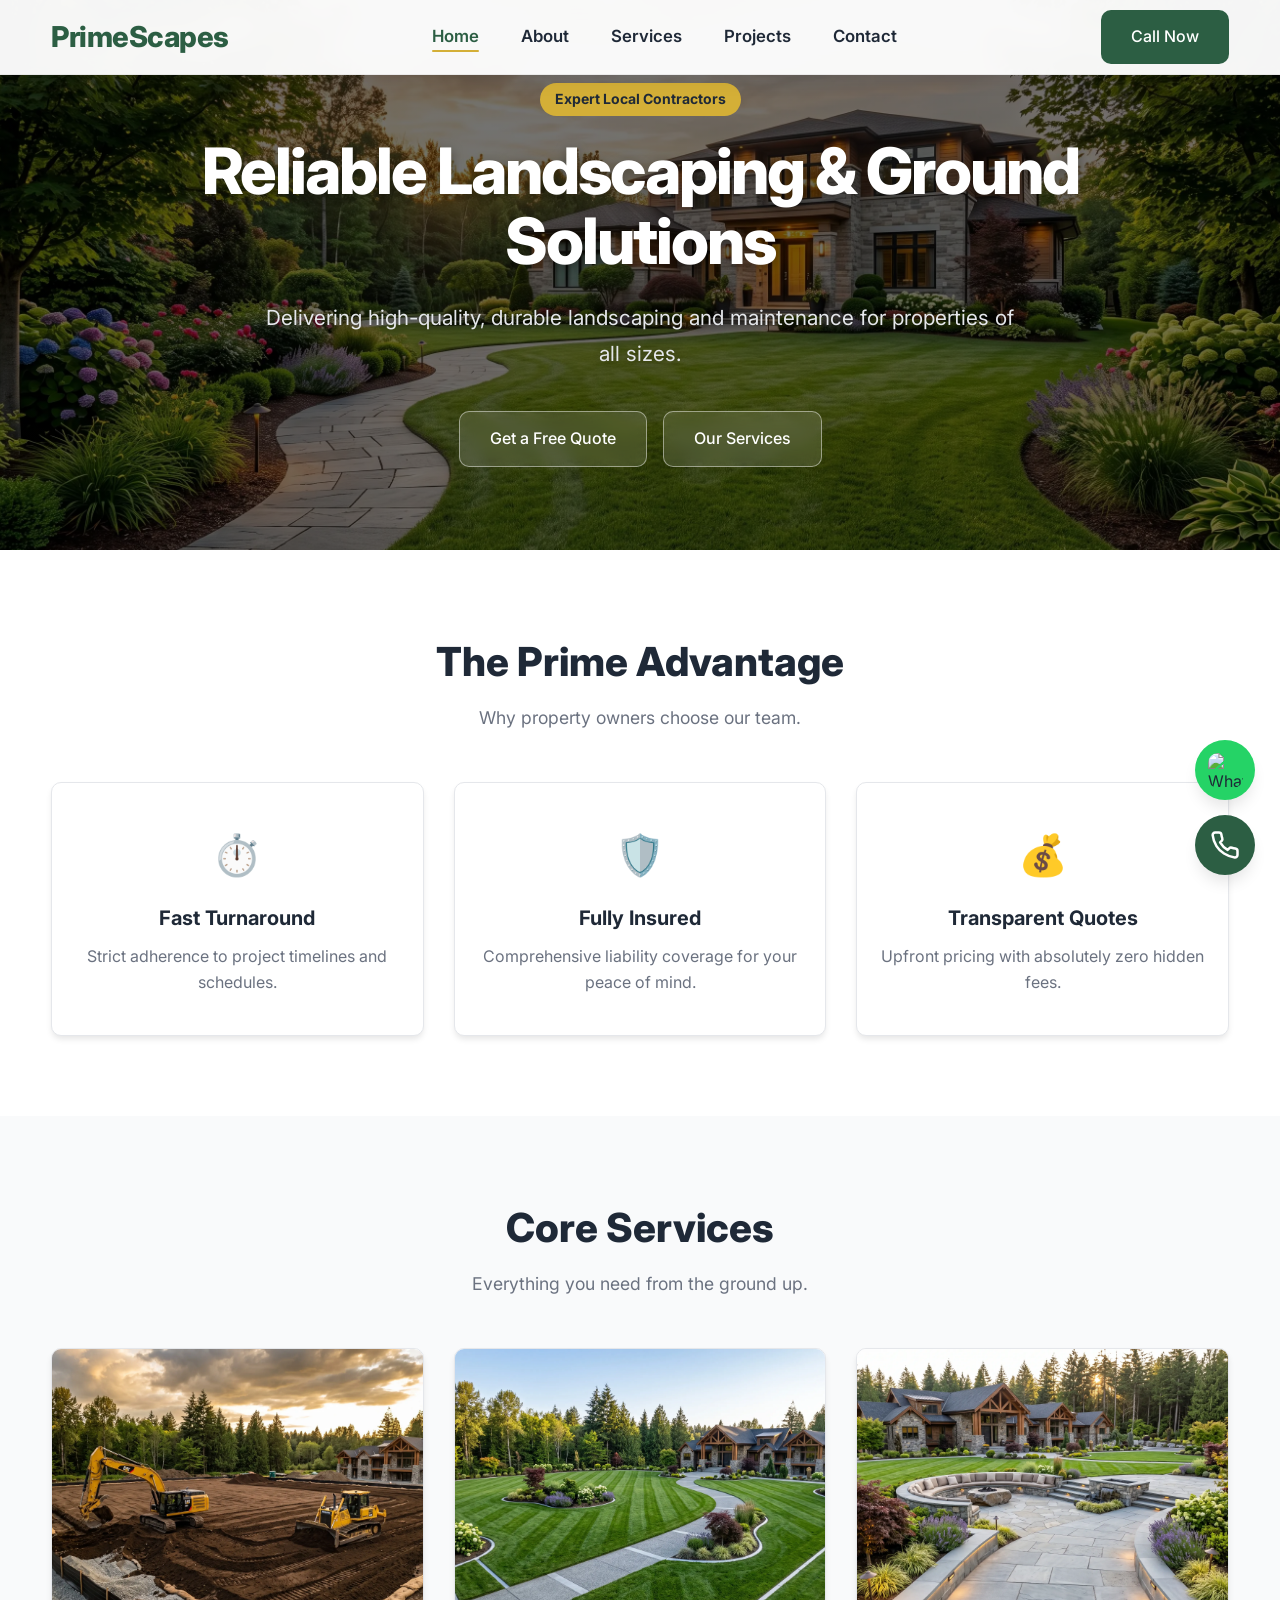
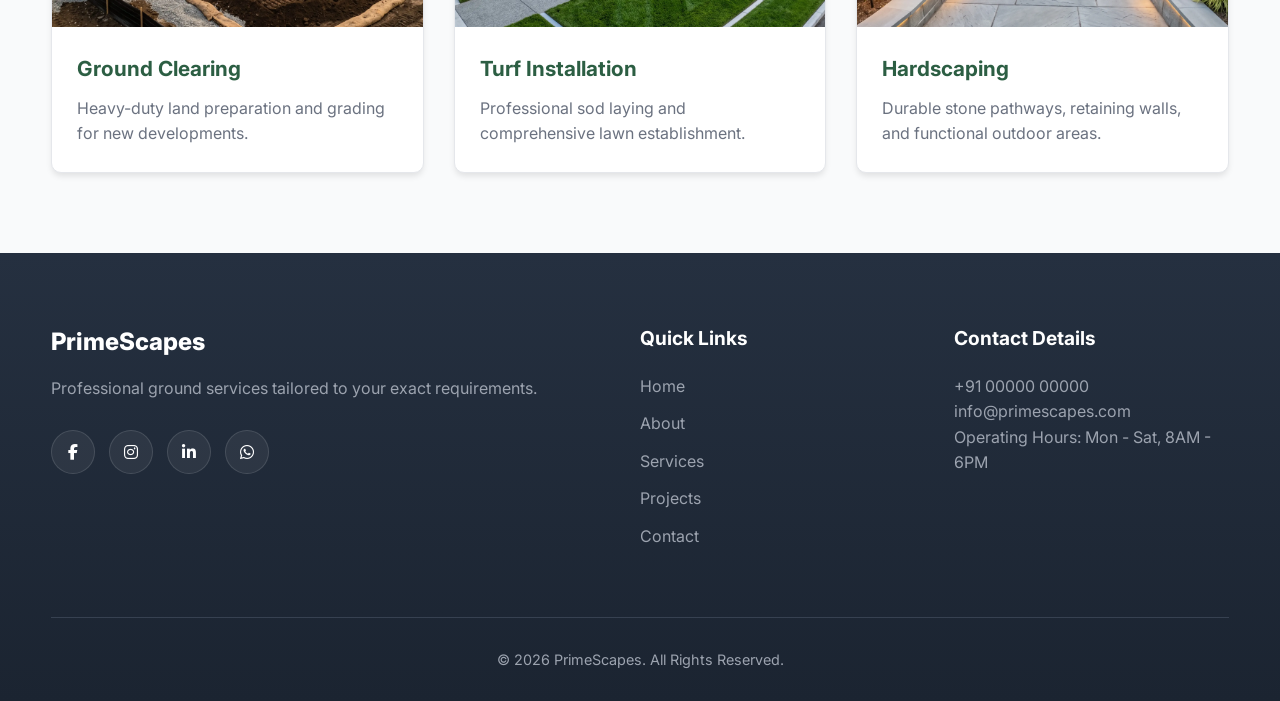
==== index.html @ 6ce2a91c "Add files via upload" ====
<!DOCTYPE html>
<html lang="en">
<head>
<meta charset="UTF-8">
<meta name="viewport" content="width=device-width, initial-scale=1.0">
<title>Prime Landscaping | Professional Ground Solutions</title>
<meta name="description" content="Expert landscaping, ground clearing, and maintenance services for residential and commercial properties.">
<link href="https://fonts.googleapis.com/css2?family=Inter:wght@400;600;800&display=swap" rel="stylesheet">
<link rel="stylesheet"
href="https://cdnjs.cloudflare.com/ajax/libs/font-awesome/6.7.2/css/all.min.css">
<link rel="stylesheet" href="css/style.css">
</head>
<body>

<div id="header-placeholder"></div>

<main>
<section class="hero">
    <img
        src="images/hero-bg.webp"
        alt="Professional Landscaping"
        class="hero-bg">
    <div class="hero-overlay"></div>
    <div class="container hero-content text-center">
<span class="hero-tag">Expert Local Contractors</span>
<h1 class="display-1">Reliable Landscaping & Ground Solutions</h1>
<p class="hero-lead">Delivering high-quality, durable landscaping and maintenance for properties of all sizes.</p>
<div class="hero-buttons">
<a href="contact.html" class="btn btn-primary">Get a Free Quote</a>
<a href="services.html" class="btn btn-secondary">Our Services</a>
</div>
</div>
</section>

<section class="section">
<div class="container">
<div class="section-title text-center">
<h2>The Prime Advantage</h2>
<p>Why property owners choose our team.</p>
</div>
<div class="grid-3">
<div class="trust-card text-center">
<div class="feature-icon">⏱️</div>
<h3>Fast Turnaround</h3>
<p>Strict adherence to project timelines and schedules.</p>
</div>
<div class="trust-card text-center">
<div class="feature-icon">🛡️</div>
<h3>Fully Insured</h3>
<p>Comprehensive liability coverage for your peace of mind.</p>
</div>
<div class="trust-card text-center">
<div class="feature-icon">💰</div>
<h3>Transparent Quotes</h3>
<p>Upfront pricing with absolutely zero hidden fees.</p>
</div>
</div>
</div>
</section>

<section class="section bg-light">
<div class="container">
<div class="section-title text-center">
<h2>Core Services</h2>
<p>Everything you need from the ground up.</p>
</div>
<div class="grid-3">
<a href="services.html" class="service-card">
<img src="images/service-clearing.webp" alt="Ground Clearing" loading="lazy">
<div class="service-content">
<h3>Ground Clearing</h3>
<p>Heavy-duty land preparation and grading for new developments.</p>
</div>
</a>
<a href="services.html" class="service-card">
<img src="images/service-turf.webp" alt="Lawn Installation" loading="lazy">
<div class="service-content">
<h3>Turf Installation</h3>
<p>Professional sod laying and comprehensive lawn establishment.</p>
</div>
</a>
<a href="services.html" class="service-card">
<img src="images/service-hardscape.webp" alt="Hardscaping" loading="lazy">
<div class="service-content">
<h3>Hardscaping</h3>
<p>Durable stone pathways, retaining walls, and functional outdoor areas.</p>
</div>
</a>
</div>
</div>
</section>
</main>

<div id="footer-placeholder"></div>

<script src="js/main.js"></script>
</body>
</html>
---- css/style.css ----
:root {
  --primary: #2C5E43;
  --primary-hover: #1f4531;
  --secondary: #D4AF37;
  --secondary-hover: #b8972e;
  --dark: #1f2937;
  --light: #f9fafb;
  --white: #ffffff;
  --gray: #6b7280;
  --radius: 10px;
  --shadow: 0 4px 6px -1px rgba(0, 0, 0, 0.1);
  --shadow-lg: 0 10px 15px -3px rgba(0, 0, 0, 0.1);
}

* {
  margin: 0;
  padding: 0;
  box-sizing: border-box;
}

html {
  scroll-behavior: smooth;
}

body {
  font-family: 'Inter', sans-serif;
  color: var(--dark);
  line-height: 1.6;
  background: var(--white);
}

a {
  text-decoration: none;
  color: inherit;
  transition: all 0.3s ease;
}

img {
  max-width: 100%;
  height: auto;
  display: block;
  border-radius: var(--radius);
}

ul {
  list-style: none;
}

.container {
  max-width: 1400px;
  width: 92%;
  margin: auto;
}

.section {
  padding: 80px 0;
}

.grid-2 {
  display: grid;
  grid-template-columns: repeat(2, 1fr);
  gap: 30px;
}

.grid-3 {
  display: grid;
  grid-template-columns: repeat(3, 1fr);
  gap: 30px;
}

.grid-4 {
  display: grid;
  grid-template-columns: repeat(4, 1fr);
  gap: 30px;
}

.text-center {
  text-align: center;
}

.bg-light {
  background: var(--light);
}

.bg-dark {
  background: var(--dark);
  color: var(--white);
}

.section-title {
  margin-bottom: 50px;
}

.section-title h2 {
  font-size: 2.5rem;
  font-weight: 800;
  margin-bottom: 10px;
}

.section-title p {
  font-size: 1.1rem;
  color: var(--gray);
}

.display-1 {
  font-size: 4rem;
  font-weight: 800;
  line-height: 1.1;
  letter-spacing: -2px;
  margin-bottom: 24px;
  text-shadow: 0 3px 12px rgba(0, 0, 0, .35);
}

.btn {
  display: inline-flex;
  align-items: center;
  justify-content: center;
  padding: 14px 30px;
  border-radius: var(--radius);
  font-weight: 500;
  cursor: pointer;
  border: none;
  font-size: 1rem;
  transition: all .3s ease;
}

.btn:hover {
  transform: translateY(-3px);
}

.btn-primary,
.btn-secondary {
  background: rgba(255, 255, 255, .12);
  color: var(--white);
  border: 1px solid rgba(255, 255, 255, .45);
  backdrop-filter: blur(8px);
}

.btn-primary:hover,
.btn-secondary:hover {
  background: rgba(255, 255, 255, .22);
  border-color: rgba(255, 255, 255, .65);
  color: var(--white);
}

.header {
  position: fixed;
  top: 0;
  left: 0;
  width: 100%;
  padding: 10px 0;
  background: rgba(255,255,255,0.96);
  backdrop-filter: blur(10px);
  box-shadow: 0 4px 20px rgba(0,0,0,.08);
  z-index: 1000;
  transition: box-shadow .3s ease;
}

.header {
  position: fixed;
  top: 0;
  left: 0;
  width: 100%;
  padding: 10px 0;
  background: rgba(255,255,255,0.96);
  backdrop-filter: blur(10px);
  box-shadow: 0 4px 20px rgba(0,0,0,.08);
  z-index: 1000;
  transition: box-shadow .3s ease;
  border-bottom: 1px solid rgba(0,0,0,.06);
}

.header .btn {
    background: var(--primary);
    color: var(--white);
    border: none;
}

.header .btn:hover {
    background: var(--primary-hover);
    transform: translateY(-2px);
}

.nav-container {
  display: grid;
  grid-template-columns: auto 1fr auto;
  align-items: center;
  gap: 40px;
}

.header-actions {
  display: flex;
  justify-content: flex-end;
  align-items: center;
}

.logo {
  font-size: 1.8rem;
  font-weight: 800;
  color: var(--primary);
  letter-spacing: -0.5px;
}

.nav-menu-wrapper {
  display: flex;
  justify-content: center;
}

.nav-links {
  display: flex;
  gap: 42px;
  align-items: center;
}

.nav-links a {
  position: relative;
  font-weight: 600;
  font-size: 1.05rem;
}

.nav-links a:hover,
.nav-links a.active {
  color: var(--primary);
}

.nav-links a::after {
  content: "";
  position: absolute;
  left: 0;
  bottom: -6px;
  width: 0;
  height: 2.5px;
  background: var(--secondary);
  border-radius: 10px;
  transition: width .3s ease;
}

.nav-links:hover a.active::after {
  width: 0;
}

.nav-links:hover a:hover::after {
  width: 100%;
}

.nav-links:not(:hover) a.active::after {
  width: 100%;
}

.hamburger {
  display: none;
  background: none;
  border: none;
  cursor: pointer;
  z-index: 1001;
  padding: 10px;
}

.hamburger span {
  display: block;
  width: 25px;
  height: 3px;
  background: var(--dark);
  margin: 5px 0;
  transition: all 0.3s ease;
}

.hamburger.active span:nth-child(1) {
  transform: translateY(8px) rotate(45deg);
}

.hamburger.active span:nth-child(2) {
  opacity: 0;
}

.hamburger.active span:nth-child(3) {
  transform: translateY(-8px) rotate(-45deg);
}

.menu-overlay {
  position: fixed;
  inset: 0;
  background: rgba(0, 0, 0, .45);
  opacity: 0;
  visibility: hidden;
  transition: opacity .3s ease, visibility .3s ease;
  z-index: 998;
}

.menu-overlay.active {
  opacity: 1;
  visibility: visible;
}

.hero {
  position: relative;
  background: var(--dark);
  color: var(--white);
  min-height: 550px;
  display: flex;
  align-items: center;
  overflow: hidden;
}

.hero-bg {
  position: absolute;
  top: 0;
  left: 0;
  width: 100%;
  height: 100%;
  object-fit: cover;
  z-index: 0;
  transform: scale(1.05);
}

.hero-overlay {
  position: absolute;
  top: 0;
  left: 0;
  width: 100%;
  height: 100%;
  background: linear-gradient(rgba(0, 0, 0, .55), rgba(0, 0, 0, .55));
  z-index: 1;
}

.hero-content {
  position: relative;
  z-index: 2;
  max-width: 900px;
  margin: auto;
  width: 100%;
}

.hero-tag {
  display: inline-block;
  background: var(--secondary);
  color: var(--dark);
  padding: 5px 15px;
  border-radius: 50px;
  font-weight: 700;
  font-size: 0.875rem;
  margin-bottom: 20px;
}

.hero-lead {
  font-size: 1.3rem;
  line-height: 1.7;
  max-width: 760px;
  margin: 0 auto 40px;
  color: #e5e7eb;
  text-shadow: 0 2px 8px rgba(0, 0, 0, .3);
}

.hero-buttons {
  display: flex;
  gap: 16px;
  justify-content: center;
}

.service-card,
.trust-card {
  transition: transform .35s ease, box-shadow .35s ease;
}

.service-card:hover,
.trust-card:hover {
  transform: translateY(-8px);
  box-shadow: 0 20px 40px rgba(0, 0, 0, .15);
}

.trust-card {
  padding: 40px 20px;
  background: var(--white);
  border-radius: var(--radius);
  box-shadow: var(--shadow);
  border: 1px solid #e5e7eb;
}

.feature-icon {
  font-size: 2.5rem;
  margin-bottom: 15px;
}

.trust-card h3 {
  margin-bottom: 10px;
  font-size: 1.25rem;
}

.trust-card p {
  color: var(--gray);
}

.service-card {
  background: var(--white);
  border-radius: var(--radius);
  overflow: hidden;
  box-shadow: var(--shadow);
  border: 1px solid #e5e7eb;
  display: flex;
  flex-direction: column;
}

.service-card img {
  border-radius: 0;
  width: 100%;
  aspect-ratio: 4/3;
  object-fit: cover;
  transition: transform .35s ease;
}

.service-card:hover img {
  transform: scale(1.08);
}

.service-content {
  padding: 25px;
  display: flex;
  flex-direction: column;
}

.service-content h3 {
  margin-bottom: 10px;
  color: var(--primary);
  font-size: 1.3rem;
}

.service-content p {
  color: var(--gray);
}

.service-list {
  margin-bottom: 25px;
}

.service-list li {
  margin-bottom: 10px;
  display: flex;
  align-items: center;
  gap: 10px;
}

.service-list li::before {
  content: "\2713";
  color: var(--primary);
  font-weight: bold;
}

.services-grid {
  display: grid;
  grid-template-columns: repeat(2, 1fr);
  gap: 30px;
}

.gallery-grid {
  display: grid;
  grid-template-columns: repeat(auto-fill, minmax(300px, 1fr));
  gap: 20px;
}

.gallery-item {
  overflow: hidden;
  border-radius: var(--radius);
  cursor: pointer;
  transition: transform .35s ease, box-shadow .35s ease;
}

.gallery-item img {
  width: 100%;
  height: 100%;
  object-fit: cover;
  transition: transform 0.3s ease;
}

.gallery-item:hover {
  transform: translateY(-6px);
  box-shadow: 0 15px 35px rgba(0, 0, 0, .12);
}

.gallery-item:hover img {
  transform: scale(1.05);
}

.contact-grid {
  display: grid;
  grid-template-columns: 1fr 1fr;
  gap: 60px;
}

.contact-info-card {
  background: var(--white);
  padding: 30px;
  border-radius: var(--radius);
  box-shadow: var(--shadow);
  margin-bottom: 20px;
  border: 1px solid #e5e7eb;
}

.contact-info-card h4 {
  color: var(--primary);
  margin-bottom: 10px;
  font-size: 1.2rem;
}

.contact-info-card p,
.contact-info-card a {
  color: var(--gray);
  font-size: 1.1rem;
}

.form-group {
  margin-bottom: 20px;
}

.form-control {
  width: 100%;
  padding: 15px;
  border: 1px solid #e5e7eb;
  border-radius: var(--radius);
  font-family: inherit;
  font-size: 1rem;
  background: var(--light);
  transition: border-color .3s ease, box-shadow .3s ease, background .3s ease;
}

.form-control:focus {
  outline: none;
  border-color: var(--primary);
  background: var(--white);
  box-shadow: 0 0 0 4px rgba(44, 94, 67, .15);
}

textarea.form-control {
  height: 150px;
  resize: vertical;
}

.cta {
  background: var(--primary);
  color: var(--white);
}

.cta h2 {
  font-size: 2.5rem;
  margin-bottom: 20px;
}

.cta p {
  font-size: 1.2rem;
  margin-bottom: 30px;
}

.footer {
  background: linear-gradient(180deg, #253040 0%, #1b2431 100%);
  color: var(--white);
  padding: 70px 0 30px;
}

.footer-grid {
  display: grid;
  grid-template-columns: 2fr 1fr 1fr;
  gap: 40px;
  margin-bottom: 55px;
}

.footer h3 {
  font-size: 1.5rem;
  font-weight: 800;
  color: var(--white);
  margin-bottom: 15px;
}

.footer h4 {
  font-size: 1.2rem;
  margin-bottom: 20px;
  color: var(--white);
}

.footer p {
  color: #9ca3af;
}

.footer-links li {
  margin-bottom: 12px;
}

.footer-links a {
  color: #9ca3af;
}

.footer-links a:hover {
  color: var(--primary);
}

.footer-bottom {
  text-align: center;
  padding-top: 30px;
  border-top: 1px solid #374151;
  color: #9ca3af;
  font-size: 0.9rem;
}

.footer-social {
  display: flex;
  gap: 14px;
  margin-top: 28px;
}

.footer-social a {
  width: 44px;
  height: 44px;
  display: flex;
  align-items: center;
  justify-content: center;
  border-radius: 50%;
  background: rgba(255, 255, 255, .06);
  border: 1px solid rgba(255, 255, 255, .12);
  color: #fff;
  font-size: 1rem;
  transition: all .3s ease;
}

.footer-social a:hover {
  background: var(--primary);
  border-color: var(--primary);
  transform: translateY(-4px);
}

.floating-contact {
  position: fixed;
  bottom: 25px;
  right: 25px;
  display: flex;
  flex-direction: column;
  gap: 15px;
  z-index: 9999;
}

.float-btn {
  width: 60px;
  height: 60px;
  border-radius: 50%;
  display: flex;
  align-items: center;
  justify-content: center;
  box-shadow: var(--shadow-lg);
}

.float-btn:hover {
  transform: translateY(-5px);
}

.whatsapp-btn {
  background-color: #25D366;
}

.whatsapp-btn img {
  width: 35px;
  height: 35px;
}

.call-btn {
  background-color: var(--primary);
  color: var(--white);
}

.call-btn svg {
  width: 30px;
  height: 30px;
}

.reverse-layout .service-image {
  order: 2;
}

.reverse-layout .service-text {
  order: 1;
}

@media (max-width: 992px) {

  .grid-3,
  .grid-4 {
    grid-template-columns: repeat(2, 1fr);
  }

  .contact-grid {
    grid-template-columns: 1fr;
  }

  .footer-grid {
    grid-template-columns: repeat(2, 1fr);
    gap: 40px;
  }
}

@media (max-width: 768px) {

  .nav-menu-wrapper {
    position: fixed;
    top: 0;
    right: -100%;
    width: min(320px, 85vw);
    height: 100vh;
    background: #fff;
    display: flex;
    justify-content: center;
    align-items: center;
    transition: right .35s ease;
    box-shadow: -10px 0 30px rgba(0, 0, 0, .15);
    z-index: 1000;
  }

  .nav-menu-wrapper.active {
    right: 0;
  }

  .nav-links {
    flex-direction: column;
    gap: 30px;
    text-align: center;
  }

  .nav-links a {
    font-size: 1.2rem;
  }

  .header .btn {
    display: none;
  }

  .hamburger {
    display: block;
  }

  .display-1 {
    font-size: 2.5rem;
  }

  .grid-2 {
    grid-template-columns: 1fr;
  }

  .grid-3 {
    grid-template-columns: 1fr;
  }

  .grid-4 {
    grid-template-columns: repeat(2, minmax(140px, 1fr));
    gap: 16px;
  }

  .reverse-layout .service-image,
  .reverse-layout .service-text {
    order: initial;
  }

  .footer-grid {
    grid-template-columns: 1fr;
    text-align: center;
    gap: 35px;
  }

  .footer-social {
    justify-content: center;
    margin-top: 20px;
    margin-bottom: 30px;
  }

  .footer-links {
    padding: 0;
  }

  .hero-buttons {
    flex-direction: column;
    width: 100%;
  }

  .hero-buttons .btn {
    width: 100%;
    max-width: 340px;
    margin: 0 auto;
  }

  .floating-contact {
    bottom: 20px;
    right: 20px;
    flex-direction: row;
    gap: 10px;
  }

  .float-btn {
    width: 50px;
    height: 50px;
  }

  .whatsapp-btn img {
    width: 28px;
    height: 28px;
  }

  .call-btn svg {
    width: 24px;
    height: 24px;
  }

  .section {
    padding: 60px 0;
  }

  .footer {
    padding: 50px 0 25px;
  }

  .footer h4 {
    font-size: 0.85rem;
    text-transform: uppercase;
    letter-spacing: 1.5px;
    color: var(--white);
    margin-bottom: 15px;
    opacity: 0.8;
  }

  .footer-links li {
    margin-bottom: 8px;
  }

  .footer p {
    margin-bottom: 5px;
    font-size: 0.95rem;
  }

  img {
    max-width: 100%;
    height: auto;
  }

}

@media (min-width: 769px) {
  .grid-2 > :last-child:nth-child(odd) {
    grid-column: 1 / -1;
    justify-self: center;
    width: calc(50% - 15px);
  }
}
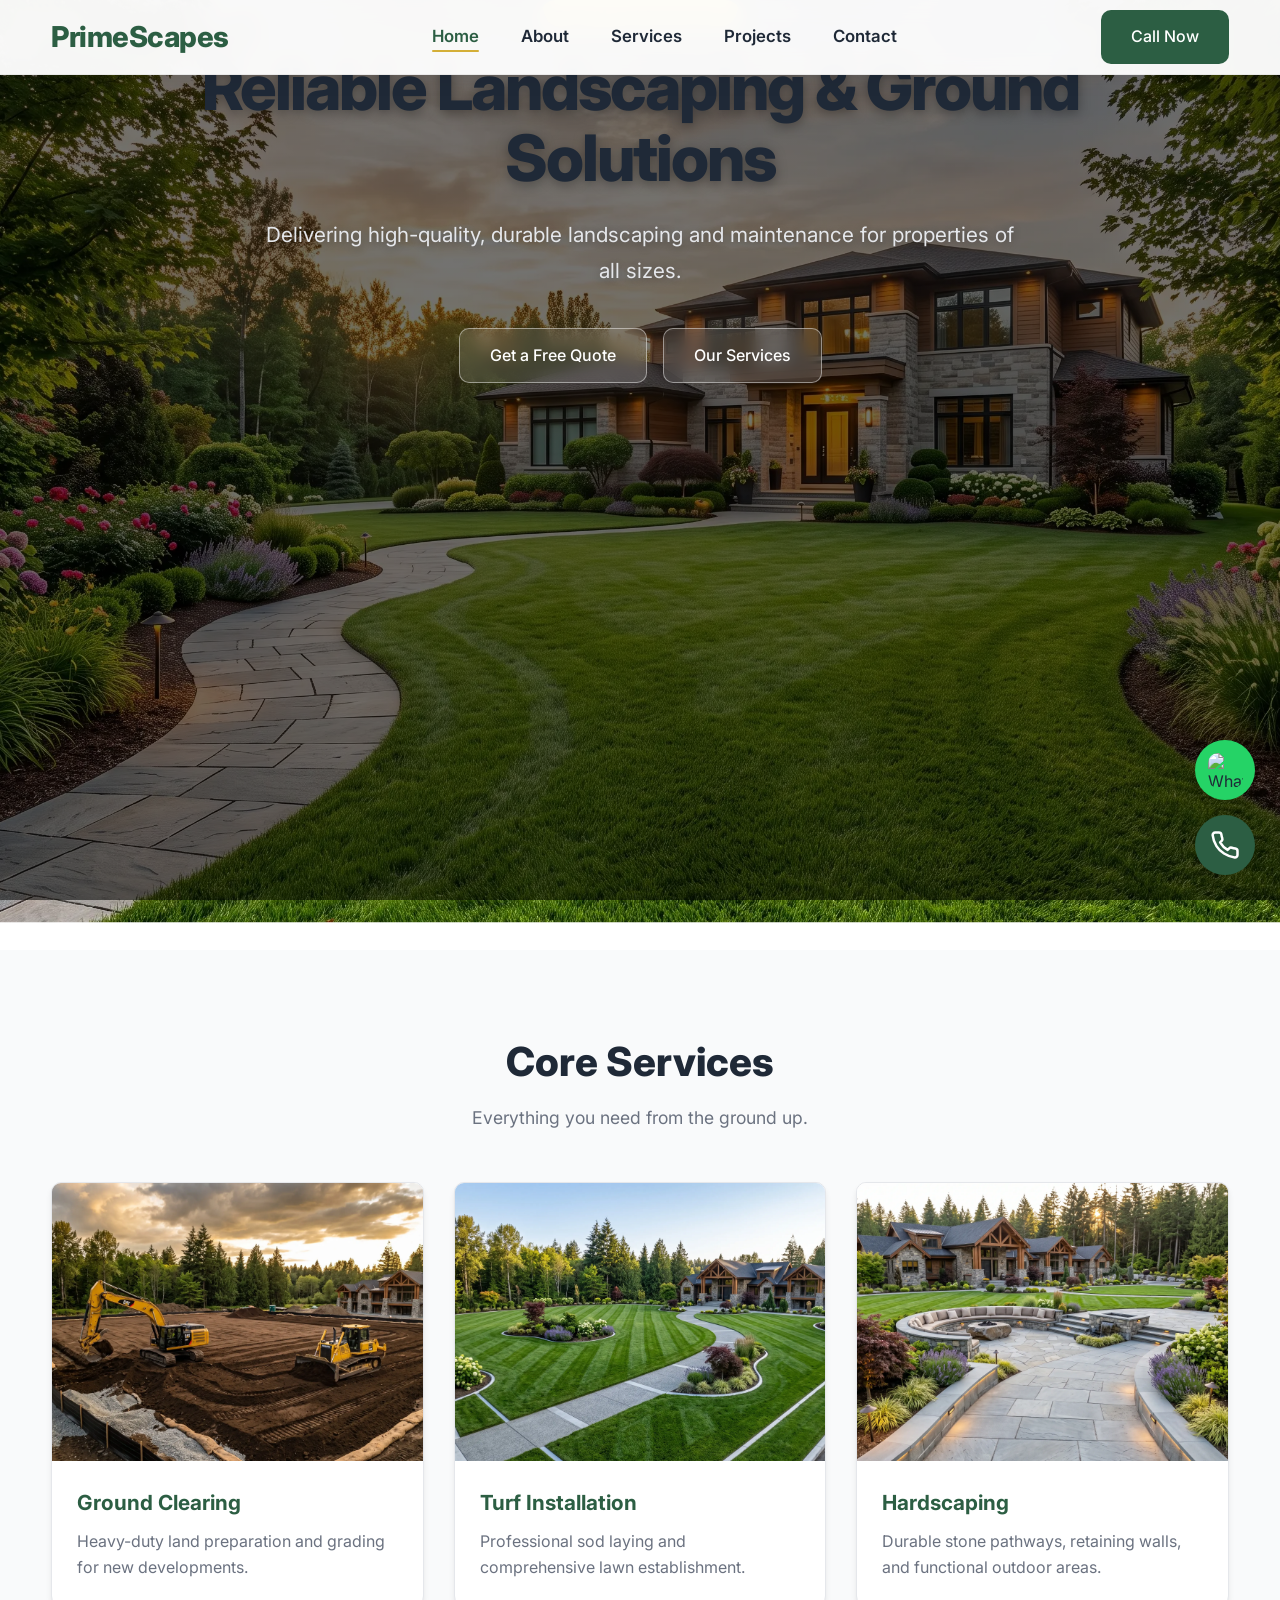
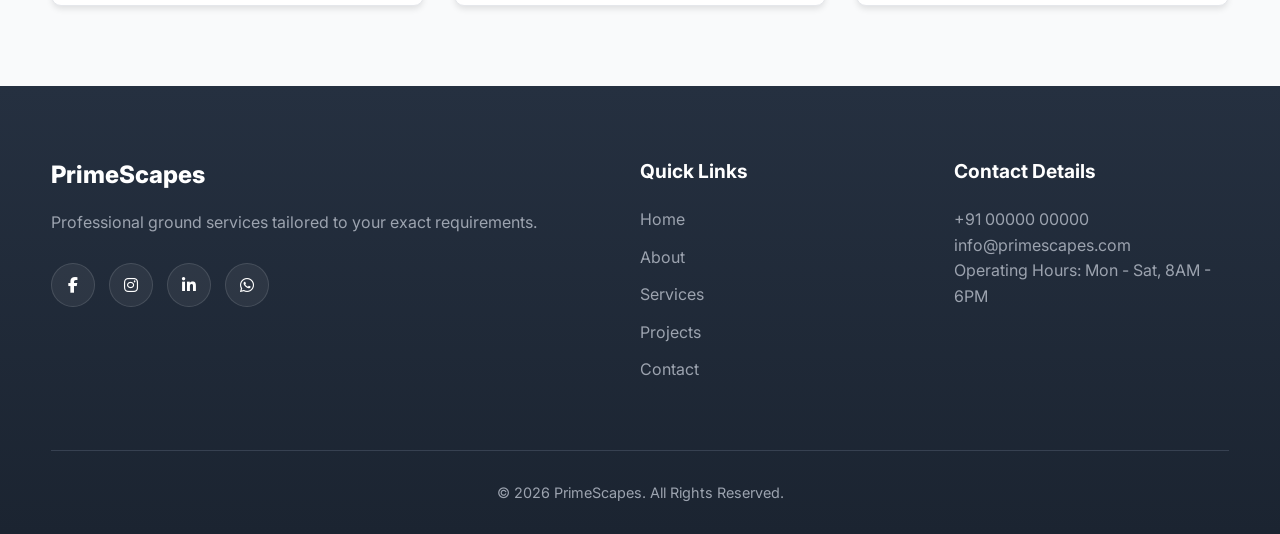
==== commit efc17cc2: "Update index.html" ====
--- a/index.html
+++ b/index.html
@@ -15,7 +15,7 @@
 <div id="header-placeholder"></div>
 
 <main>
-<section class="hero">
+<section class="home-hero">
     <img
         src="images/hero-bg.webp"
         alt="Professional Landscaping"
@@ -95,4 +95,4 @@
 
 <script src="js/main.js"></script>
 </body>
-</html>+</html>
--- a/css/style.css
+++ b/css/style.css
@@ -300,6 +300,7 @@
   display: flex;
   align-items: center;
   overflow: hidden;
+  padding-top: 65px;
 }
 
 .hero-bg {
@@ -698,21 +699,22 @@
   .nav-menu-wrapper {
     position: fixed;
     top: 0;
-    right: -100%;
-    width: min(320px, 85vw);
+    right: -50vw;
+    width: 50vw;
+    max-width: none;
     height: 100vh;
     background: #fff;
     display: flex;
     justify-content: center;
     align-items: center;
     transition: right .35s ease;
-    box-shadow: -10px 0 30px rgba(0, 0, 0, .15);
+    box-shadow: -10px 0 30px rgba(0,0,0,.15);
     z-index: 1000;
-  }
-
-  .nav-menu-wrapper.active {
+}
+
+.nav-menu-wrapper.active {
     right: 0;
-  }
+}
 
   .nav-links {
     flex-direction: column;
@@ -842,4 +844,4 @@
     justify-self: center;
     width: calc(50% - 15px);
   }
-}+}
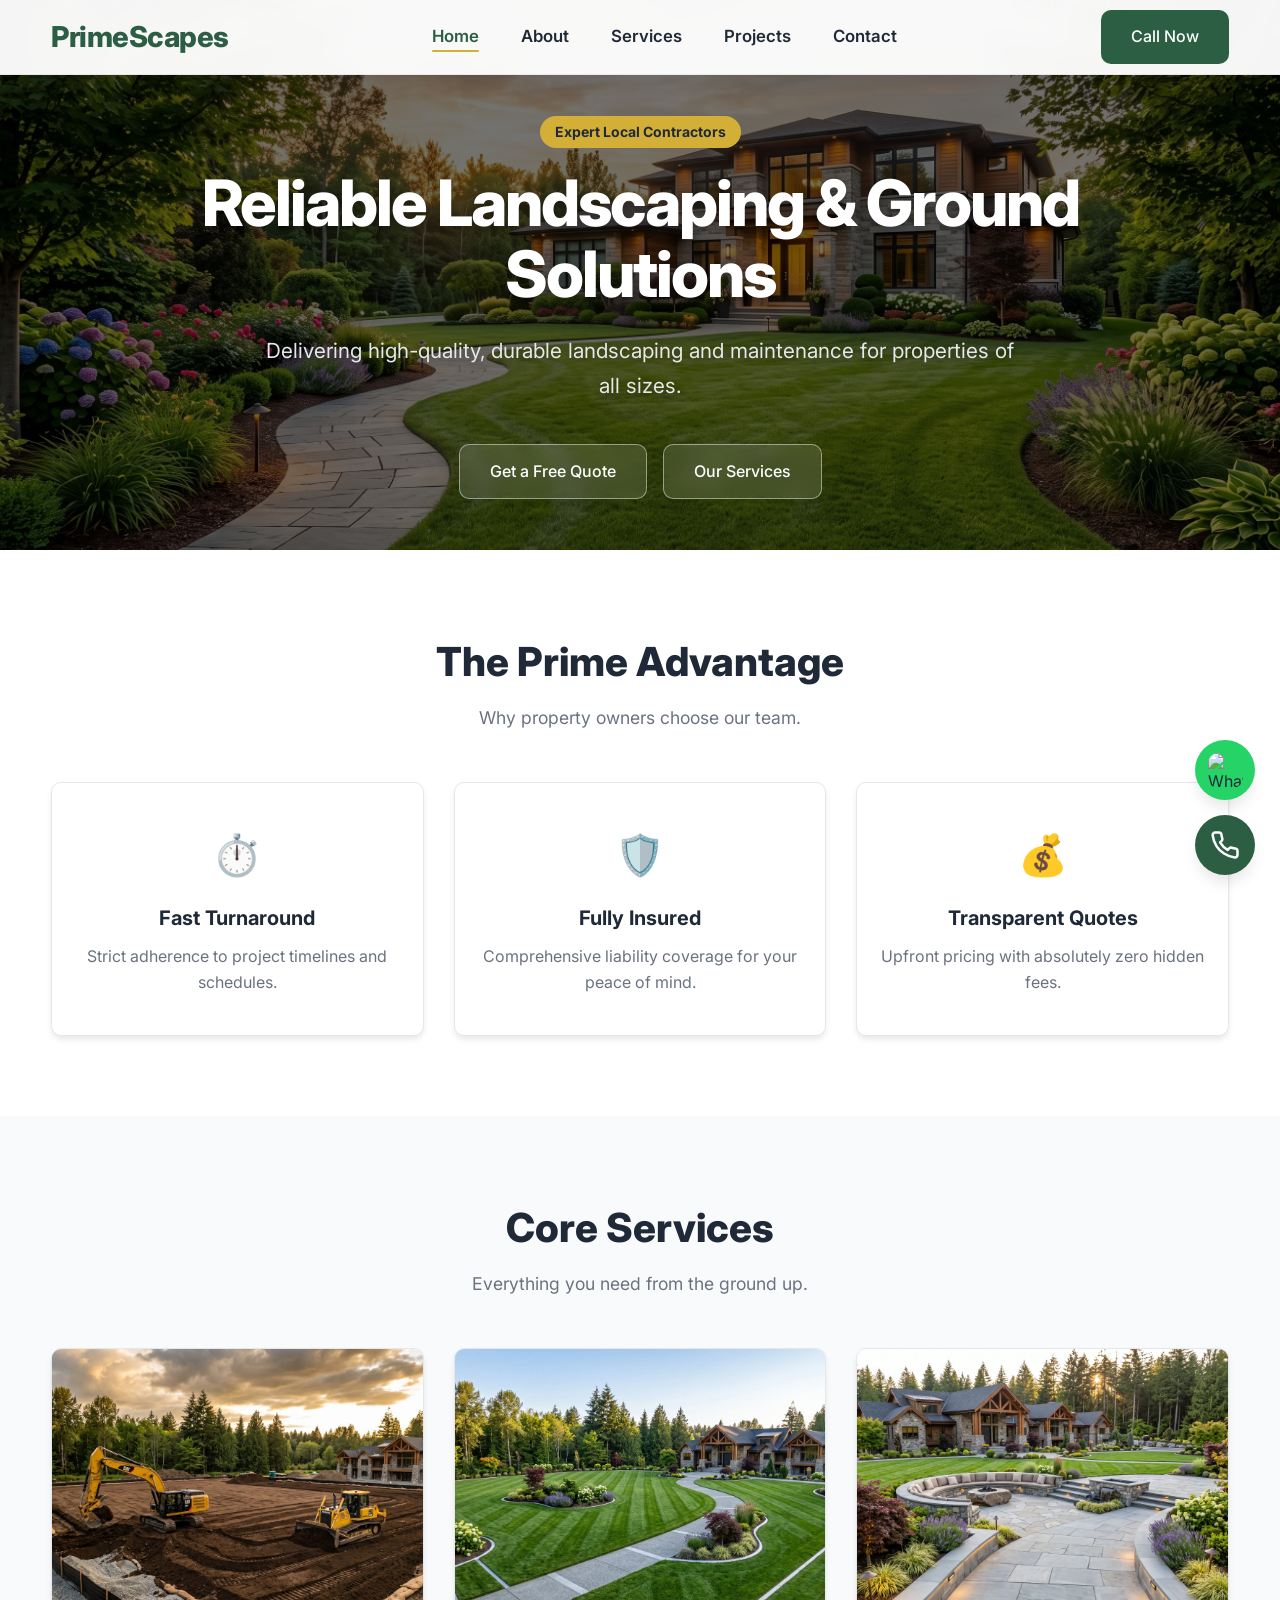
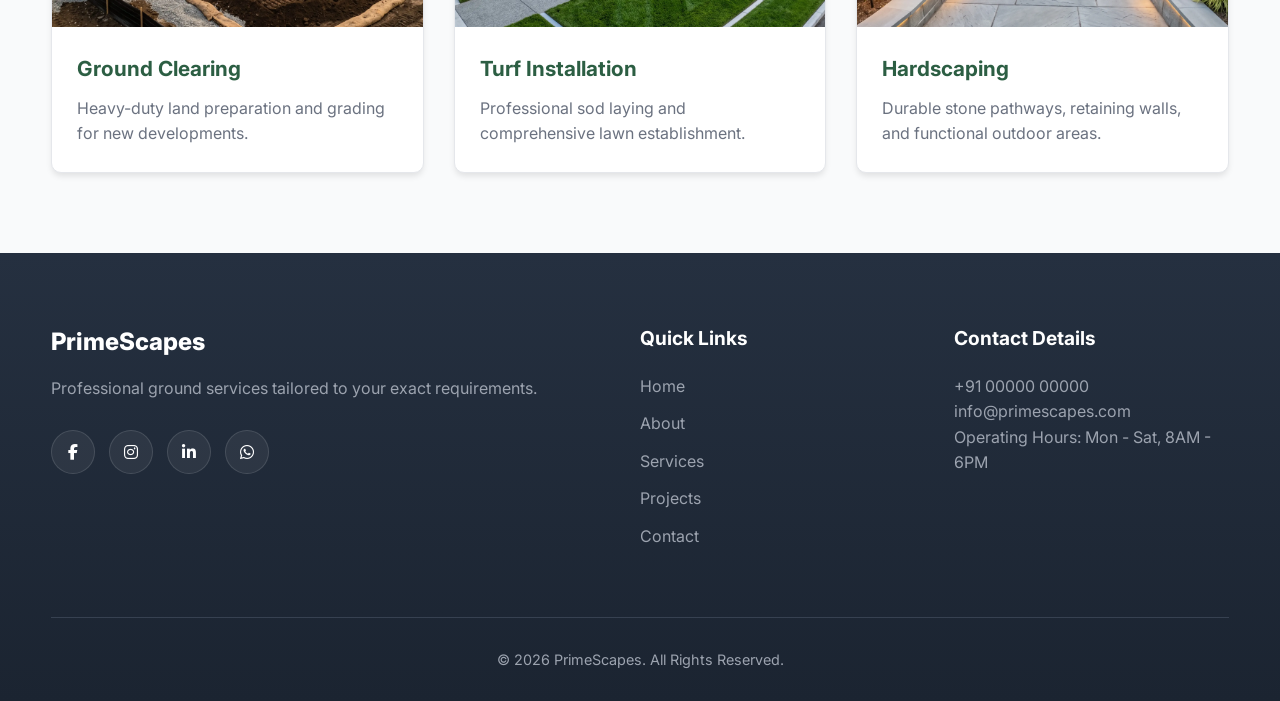
==== commit c70c9f7a: "Update index.html" ====
--- a/index.html
+++ b/index.html
@@ -15,7 +15,7 @@
 <div id="header-placeholder"></div>
 
 <main>
-<section class="home-hero">
+<section class="hero home-hero">
     <img
         src="images/hero-bg.webp"
         alt="Professional Landscaping"
--- a/css/style.css
+++ b/css/style.css
@@ -696,6 +696,10 @@
 
 @media (max-width: 768px) {
 
+  .home-hero{
+    min-height:600px;
+  }
+  
   .nav-menu-wrapper {
     position: fixed;
     top: 0;
